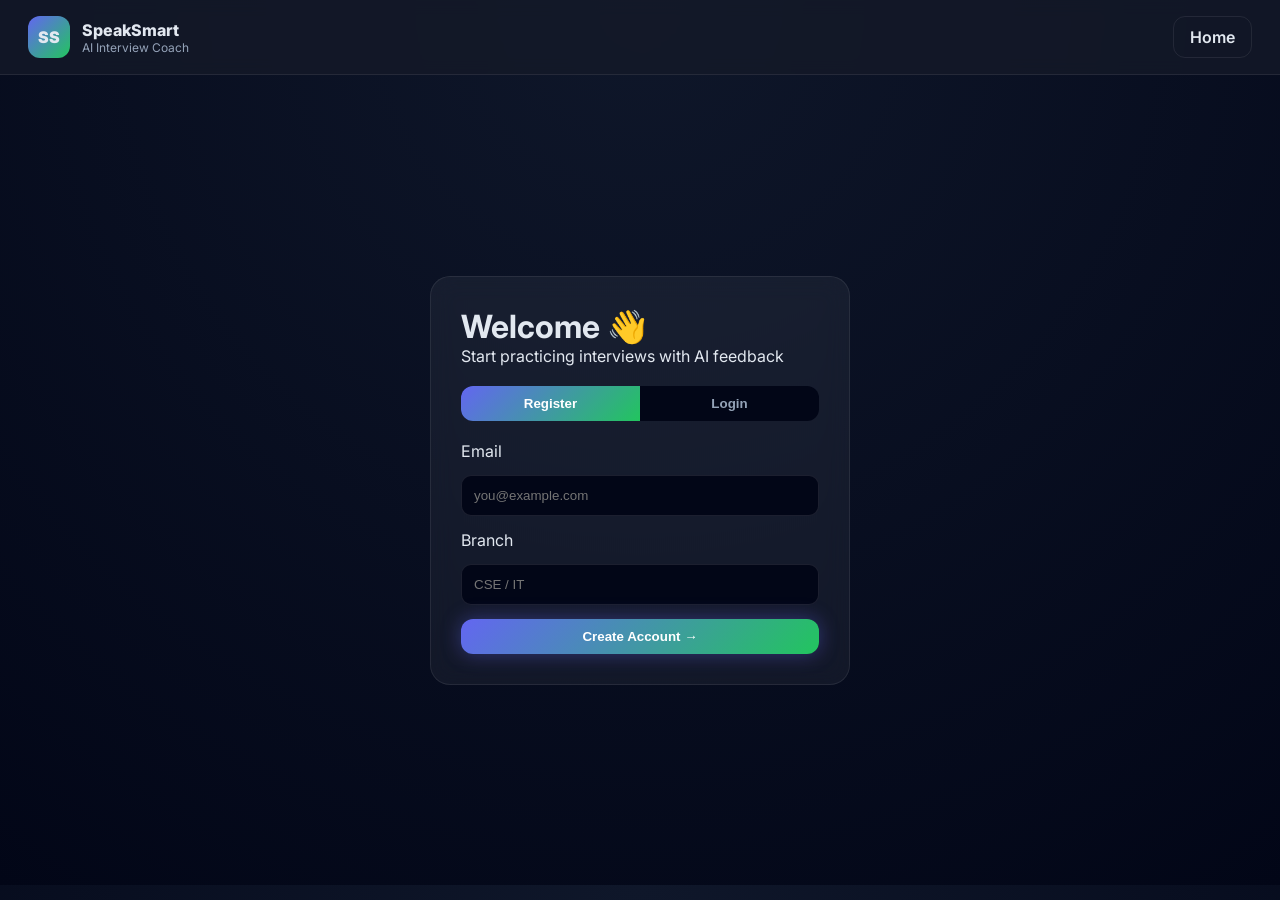
==== frontend/index.html @ 74682003 "clean fresh repo" ====
<!DOCTYPE html>
<html lang="en">
<head>
  <meta charset="UTF-8" />
  <meta name="viewport" content="width=device-width, initial-scale=1.0"/>
  <title>SpeakSmart • Login</title>
  <link rel="stylesheet" href="styles.css" />

  <!-- Font -->
  <link href="https://fonts.googleapis.com/css2?family=Inter:wght@400;500;600;700;800&display=swap" rel="stylesheet">
</head>

<body class="dark">

  <!-- NAVBAR -->
  <header class="topbar glass">
    <div class="brand">
      <div class="logo">SS</div>
      <div>
        <div class="brandTitle">SpeakSmart</div>
        <div class="brandSub">AI Interview Coach</div>
      </div>
    </div>

    <nav class="navRight">
      <a href="home.html" class="btn ghost">Home</a>
    </nav>
  </header>

  <!-- MAIN -->
  <main class="auth-container">

    <div class="auth-card glass">

      <!-- HEADER -->
      <div class="auth-header">
        <h1>Welcome 👋</h1>
        <p>Start practicing interviews with AI feedback</p>
      </div>

      <!-- TABS -->
      <div class="auth-tabs">
        <button class="tab active" onclick="switchTab('register')">Register</button>
        <button class="tab" onclick="switchTab('login')">Login</button>
      </div>

      <!-- REGISTER -->
      <div id="registerForm" class="auth-form active">

        <label>Email</label>
        <input type="email" id="regEmail" placeholder="you@example.com" required/>

        <label>Branch</label>
        <input type="text" id="regBranch" placeholder="CSE / IT" required/>

        <button class="btn primary full glow" onclick="handleRegister()">
          Create Account →
        </button>

      </div>

      <!-- LOGIN -->
      <div id="loginForm" class="auth-form">

        <label>Email</label>
        <input type="email" id="loginEmail" placeholder="you@example.com" required/>

        <button class="btn full glow" onclick="handleLogin()">
          Continue →
        </button>

      </div>

    </div>

  </main>

  <!-- SCRIPT -->
  <script>
    function switchTab(type){
      document.getElementById("registerForm").classList.remove("active");
      document.getElementById("loginForm").classList.remove("active");

      document.querySelectorAll(".tab").forEach(t => t.classList.remove("active"));

      if(type === "register"){
        document.getElementById("registerForm").classList.add("active");
        document.querySelectorAll(".tab")[0].classList.add("active");
      } else {
        document.getElementById("loginForm").classList.add("active");
        document.querySelectorAll(".tab")[1].classList.add("active");
      }
    }

    function handleRegister(){
      const email = document.getElementById("regEmail").value.trim();
      const branch = document.getElementById("regBranch").value.trim();

      if(!email || !branch){
        alert("Please fill all fields");
        return;
      }

      if (typeof registerUser === "function") {
        registerUser(email, branch);
      } else {
        console.error("registerUser not loaded");
        alert("App not loaded properly");
      }
    }

    function handleLogin(){
      const email = document.getElementById("loginEmail").value.trim();

      if(!email){
        alert("Please enter email");
        return;
      }

      if (typeof loginUser === "function") {
        loginUser(email);
      } else {
        console.error("loginUser not loaded");
        alert("App not loaded properly");
      }
    }
  </script>

  <script src="app.js"></script>

</body>
</html>
---- frontend/styles.css ----
/* =========================
   🎨 GLOBAL DESIGN SYSTEM
========================= */
:root{
  --bg:#020617;
  --card:rgba(255,255,255,0.04);
  --glass:rgba(255,255,255,0.05);
  --border:rgba(255,255,255,0.08);
  --text:#e2e8f0;
  --muted:#94a3b8;

  --primary:#6366f1;
  --secondary:#22c55e;
  --danger:#ef4444;

  --radius:16px;
}

/* RESET */
*{
  margin:0;
  padding:0;
  box-sizing:border-box;
}

body{
  font-family:'Inter',sans-serif;
  background: radial-gradient(circle at top, #0f172a, #020617);
  color:var(--text);
}

/* =========================
   🧭 NAVBAR (UNIFIED)
========================= */
.topbar{
  display:flex;
  justify-content:space-between;
  align-items:center;
  padding:16px 28px;
  backdrop-filter: blur(12px);
  background:rgba(2,6,23,0.6);
  border-bottom:1px solid var(--border);
  position:sticky;
  top:0;
  z-index:100;
}

.brand{
  display:flex;
  gap:12px;
  align-items:center;
}

.logo{
  width:42px;
  height:42px;
  border-radius:12px;
  background:linear-gradient(135deg,#6366f1,#22c55e);
  display:flex;
  align-items:center;
  justify-content:center;
  font-weight:900;
}

.brandTitle{
  font-weight:800;
}

.brandSub{
  font-size:12px;
  color:var(--muted);
}

/* NAV BUTTONS */
.navRight{
  display:flex;
  gap:12px;
}

/* =========================
   🔘 BUTTONS
========================= */
.btn{
  padding:10px 16px;
  border-radius:12px;
  border:1px solid var(--border);
  background:transparent;
  color:var(--text);
  cursor:pointer;
  font-weight:600;
  transition:0.3s;
}

.btn:hover{
  transform:translateY(-2px);
}

.btn.primary{
  background:linear-gradient(135deg,#6366f1,#22c55e);
  border:none;
  color:white;
}

.btn.ghost{
  background:transparent;
}

.btn.glow{
  box-shadow:0 0 20px rgba(99,102,241,0.4);
}

.btn.danger{
  background:rgba(239,68,68,0.15);
  color:#ef4444;
}

.btn.success{
  background:#16a34a;
  color:white;
}

.btn.record{
  background:#2563eb;
}

.btn.stop{
  background:#334155;
}

.btn.warning{
  background:#f59e0b;
}

.btn.full{
  width:100%;
}

.btn.large{
  padding:14px 22px;
  font-size:16px;
}

/* =========================
   📦 LAYOUT
========================= */
.container{
  max-width:1200px;
  margin:auto;
  padding:30px 20px;
}

.mt12{margin-top:12px;}

.stack{
  display:flex;
  flex-direction:column;
  gap:16px;
}

/* =========================
   💎 CARDS (GLASS)
========================= */
.card{
  background:var(--card);
  border:1px solid var(--border);
  border-radius:var(--radius);
  padding:20px;
  backdrop-filter: blur(12px);
}

.glass{
  backdrop-filter: blur(14px);
  background:var(--glass);
}

/* =========================
   📝 TEXT
========================= */
.h1{font-size:28px;font-weight:800;}
.h2{font-size:18px;font-weight:700;}
.muted{color:var(--muted);}

/* =========================
   🏠 HERO
========================= */
.heroNew{
  padding:80px 0;
  text-align:center;
}

.heroTitleBig{
  font-size:48px;
  font-weight:900;
}

.gradientText{
  background:linear-gradient(90deg,#6366f1,#22c55e);
  -webkit-background-clip:text;
  background-clip: text; 
  -webkit-text-fill-color:transparent;
}

.heroDescBig{
  margin:20px auto;
  max-width:600px;
  color:var(--muted);
}

.heroButtons{
  margin-top:20px;
}

/* =========================
   ⭐ FEATURES
========================= */
.featureGrid{
  display:grid;
  grid-template-columns:repeat(4,1fr);
  gap:20px;
  margin-top:50px;
}

.featureCard{
  padding:20px;
  border-radius:16px;
  background:var(--card);
  border:1px solid var(--border);
  transition:0.3s;
  text-align:center;
}

.featureCard:hover{
  transform:translateY(-6px);
  box-shadow:0 0 30px rgba(99,102,241,0.2);
}

.featureIcon{
  font-size:28px;
  margin-bottom:10px;
}

/* =========================
   📊 GRID
========================= */
.grid4{
  display:grid;
  grid-template-columns:repeat(4,1fr);
  gap:14px;
}

.practiceGrid{
  display:grid;
  grid-template-columns:1.2fr 0.8fr;
  gap:20px;
}

/* =========================
   🎤 CHAT + RECORD
========================= */
.chatBox{
  height:200px;
  overflow:auto;
}

.chat-msg{
  max-width: 80%;
  padding: 12px 16px;
  border-radius: 12px;
  margin-bottom: 10px;
  line-height: 1.5;
  word-wrap: break-word;
}

.chat-msg.ai{
  background:#1e293b;
}

.status{
  margin-top:10px;
  color:#38bdf8;
}

/* BUTTON GROUPS */
.btnRow{
  display:flex;
  gap:10px;
}

.btnRow.center{
  justify-content:center;
}

/* =========================
   📈 ANALYTICS
========================= */
.tile{
  padding:16px;
  border-radius:14px;
  background:var(--card);
  border:1px solid var(--border);
}

.tileVal{
  font-size:22px;
  font-weight:800;
}

.highlight{
  border:1px solid #f97316;
}

.chartCard{
  height:300px;
}

/* SKILLS */
.skill{
  margin-top:16px;
}

.bar{
  width:100%;
  height:10px;
  background:#1e293b;
  border-radius:10px;
  overflow:hidden;
}

.bar div{
  height:100%;
  width:0%;
  background:linear-gradient(90deg,#6366f1,#22c55e);
  transition: width 0.8s ease-in-out;
}

/* =========================
   📊 SCORE PANEL
========================= */
.scoreGrid{
  display:grid;
  grid-template-columns:repeat(2,1fr);
  gap:12px;
}

.scoreCard{
  padding:14px;
  border-radius:12px;
  background:#0f172a;
  text-align:center;
}

.finalScore{
  grid-column:span 2;
}

.improvementCard{
  grid-column:span 2;
}

/* =========================
   📱 RESPONSIVE
========================= */
@media(max-width:900px){
  .featureGrid{
    grid-template-columns:1fr;
  }

  .grid4{
    grid-template-columns:1fr 1fr;
  }

  .practiceGrid{
    grid-template-columns:1fr;
  }

  .heroTitleBig{
    font-size:34px;
  }
}
.btn{
  text-decoration: none;
  display: inline-block;
}
/* =========================
   🔐 AUTH FIX (IMPORTANT)
========================= */

.auth-container{
  display:flex;
  justify-content:center;
  align-items:center;
  min-height:90vh;
}

.auth-card{
  width:100%;
  max-width:420px;
  padding:30px;
  border-radius:20px;
  background:rgba(255,255,255,0.05);
  border:1px solid rgba(255,255,255,0.08);
  backdrop-filter:blur(12px);
}

/* FORM FIX */
.auth-form{
  display:none;
  flex-direction:column;
  gap:14px;
}

.auth-form.active{
  display:flex;
}

/* INPUT FIX */
.auth-form input{
  width:100%;
  padding:12px;
  border-radius:10px;
  border:1px solid rgba(255,255,255,0.1);
  background:#020617;
  color:white;
}

/* TAB FIX */
.auth-tabs{
  display:flex;
  margin:20px 0;
  background:#020617;
  border-radius:12px;
  overflow:hidden;
}

.tab{
  flex:1;
  padding:10px;
  border:none;
  background:transparent;
  color:#94a3b8;
  cursor:pointer;
  font-weight:700;
}

.tab.active{
  background:linear-gradient(135deg,#6366f1,#22c55e);
  color:white;
}
/* =========================
   📊 ANALYTICS GRID (SIDE BY SIDE)
========================= */

.analyticsGrid{
  display:grid;
  grid-template-columns: 1.5fr 1fr;
  gap:20px;
  align-items:stretch;
}

.analyticsGrid .card{
  height:100%;
}

/* FIX CHART HEIGHT */
.chartCard{
  height:320px;
  padding:24px;
}

.card:hover{
  transform: translateY(-4px);
  transition: 0.3s;
}
/* DEFAULT BAR */


/* WEAK SKILL HIGHLIGHT */

.bar.weak > div{
  background: linear-gradient(90deg,#ef4444,#f97316) !important;
  box-shadow: 0 0 12px rgba(239,68,68,0.7);
}
/* RESPONSIVE */
@media(max-width:900px){
  .analyticsGrid{
    grid-template-columns:1fr;
  }
}
.bar{
  height:14px;
}
#weakSkill{
  color:#f97316;
  font-weight:800;
}

.tile:has(#weakSkill){
  border:1px solid rgba(249,115,22,0.4);
  box-shadow: 0 0 10px rgba(249,115,22,0.2);
}
.skill{
  margin-bottom: 18px;
}
.btn.record{
  background: linear-gradient(90deg,#6366f1,#22c55e);
}

.btn.stop{
  background: #ef4444;
}

.btn.success{
  background: #22c55e;
}

.btn.warning{
  background: #f59e0b;
}
#startBtn.recording{
  box-shadow: 0 0 15px rgba(34,197,94,0.7);
}
.feedbackCard{
  background: rgba(255,255,255,0.03);
  padding: 12px;
  border-radius: 12px;
}

.questionBox{
  background: rgba(255,255,255,0.05);
  padding:12px;
  border-radius:10px;
  margin-bottom:10px;
  font-weight:600;
}
.answerBox{
  background: rgba(255,255,255,0.03);
  padding:12px;
  border-radius:10px;
  min-height:80px;
}
.feedbackCard ul{
  padding-left: 16px;
}

.feedbackCard li{
  margin-bottom: 8px;
  line-height: 1.5;
}

.recording{
  box-shadow: 0 0 15px rgba(34,197,94,0.7);
}
.btn.success{
  font-size: 16px;
  padding: 12px 18px;
}
/* =========================
   🚀 PRACTICE PAGE UPGRADE
========================= */

/* 🎤 MIC VISUAL */
.micBox{
  display:flex;
  flex-direction:column;
  align-items:center;
  margin:20px 0;
}

.micCircle{
  width:70px;
  height:70px;
  border-radius:50%;
  background:#1e293b;
  display:flex;
  align-items:center;
  justify-content:center;
  transition:0.3s;
}

.micCircle.active{
  background:#22c55e;
  box-shadow:0 0 25px rgba(34,197,94,0.8);
}

/* 💬 CHAT IMPROVEMENT */
.chat-msg.ai{
  background:linear-gradient(135deg,#1e293b,#0f172a);
  border-left:3px solid #60a5fa;
}

.chat-msg.user{
  background:linear-gradient(135deg,#1f2937,#111827);
  border-right:3px solid #22c55e;
  text-align:right;
}

/* 📦 CARD DEPTH */
.card{
  box-shadow:0 10px 30px rgba(0,0,0,0.4);
}

/* 🎛️ CONTROL GROUP ALIGN */


/* 📊 SCORE CARDS GLOW */
.scoreCard{
  transition:0.3s;
}

.scoreCard:hover{
  transform:translateY(-3px);
  box-shadow:0 0 15px rgba(99,102,241,0.3);
}

/* 🤖 AI PANEL ENHANCE */
.aiPanel{
  background:rgba(15,23,42,0.6);
  backdrop-filter:blur(16px);
}

/* 📁 FILE INPUT STYLE */
.fileInput{
  padding:8px;
  border-radius:10px;
  border:1px solid rgba(255,255,255,0.1);
  background:#020617;
  color:white;
  width:100%;
}

/* 🎯 STATUS TEXT IMPROVE */
.status{
  font-weight:600;
  margin-top:8px;
}

/* ✨ BUTTON HOVER IMPROVE */
.btn:hover{
  box-shadow:0 0 12px rgba(99,102,241,0.4);
}

/* 🎤 RECORDING GLOW */
#startBtn.recording{
  background:#22c55e;
  box-shadow:0 0 20px rgba(34,197,94,0.8);
}

/* 🔁 RETRY BUTTON SPECIAL */
#retryBtn{
  width:100%;
  font-weight:700;
}

/* 🧠 SMOOTH TRANSITIONS */
*{
  transition:all 0.2s ease;
}
.threeCol{
  display:grid;
  grid-template-columns: 1fr 1fr 1fr;
  gap:20px;
}
.timer{
  margin-top:6px;
  font-size:14px;
  color:#94a3b8;
  font-weight:600;
}
.chat-msg.ai{
  position: relative;
}
.feedbackCard li{
  display:flex;
  align-items:center;
  gap:6px;
}
.tile{
  transition:0.3s;
}

.tile:hover{
  transform:translateY(-3px);
  box-shadow:0 0 15px rgba(99,102,241,0.3);
}

.skill span{
  font-size:14px;
  color:#94a3b8;
}
/* 🔥 MIC ANIMATION */
.micCircle.active {
  animation: pulse 1s infinite;
}

@keyframes pulse {
  0% { transform: scale(1); opacity: 0.6; }
  50% { transform: scale(1.2); opacity: 1; }
  100% { transform: scale(1); opacity: 0.6; }
}

/* 📊 PROGRESS BAR */
.progressBar {
  height: 6px;
  background: rgba(255,255,255,0.1);
  border-radius: 10px;
  margin: 10px 0;
  overflow: hidden;
}

#progressFill {
  height: 100%;
  width: 0%;
  background: linear-gradient(90deg, #60a5fa, #22c55e);
  transition: width 0.3s ease;
}

/* 💬 EMPTY CHAT */
.chat-empty {
  text-align: center;
  color: #aaa;
  margin-top: 40px;
}
.practiceGrid.threeCol {
  display: grid;
  grid-template-columns: 2fr 1fr 1.2fr;
  gap: 20px;
}
.chatBox {
  max-height: 500px;
  overflow-y: auto;
}

.chat-msg.user {
  margin-left: auto;
  background: linear-gradient(90deg, #60a5fa, #22c55e);
  color: white;
}
.topbar {
  background: rgba(20, 25, 40, 0.8);
  backdrop-filter: blur(8px);
}

.micBox {
  display: flex;
  flex-direction: column;
  align-items: center;
  gap: 10px;
}
/* ===== PRACTICE PAGE 3-COLUMN FIX ===== */

.practiceGrid {
  display: grid;
  grid-template-columns: 1.2fr 0.8fr 1fr;
  gap: 20px;
  align-items: stretch;
}

/* LEFT - CHAT */
.chatPanel {
  display: flex;
  flex-direction: column;
  height: 75vh;
}

.chatBox {
  flex: 1;
  overflow-y: auto;
  margin-top: 12px;
  padding-right: 6px;
}

/* CENTER - MIC (FOCUS AREA) */
.micPanel {
  display: flex;
  flex-direction: column;
  justify-content: space-between;
  text-align: center;
}

.micBox {
  margin-top: 20px;
}

/* RIGHT - AI PANEL */
.aiPanel {
  height: 75vh;
  overflow-y: auto;
}

/* SCROLL FIX */


.aiPanel::-webkit-scrollbar-thumb,
.chatBox::-webkit-scrollbar-thumb {
  background: rgba(255,255,255,0.2);
  border-radius: 10px;
}

/* BETTER SPACING */
.scoreGrid {
  display: grid;
  grid-template-columns: 1fr 1fr;
  gap: 10px;
}

/* HIGHLIGHT FINAL SCORE */
.finalScore {
  grid-column: span 2;
  background: linear-gradient(135deg, #6366f1, #8b5cf6);
  color: white;
}

/* BUTTON GROUP */


/* MOBILE RESPONSIVE */
@media (max-width: 900px) {
  .practiceGrid {
    grid-template-columns: 1fr;
  }

  .chatPanel, .aiPanel {
    height: auto;
  }
}
.chat-msg.ai {
  background: rgba(96,165,250,0.15);
  align-self: flex-start;
}

.chat-msg.user {
  background: linear-gradient(135deg,#6366f1,#22c55e);
  color: white;
  align-self: flex-end;
}
.micCircle {
  width: 90px;
  height: 90px;
  border-radius: 50%;
  background: rgba(255,255,255,0.1);
  margin: auto;
  transition: 0.3s;
}

.micCircle.active {
  background: linear-gradient(135deg,#6366f1,#22c55e);
  box-shadow: 0 0 20px rgba(99,102,241,0.5);
}

.controlGroup {
  display: flex;
  flex-wrap: wrap;
  gap: 10px;
  justify-content: center;
  margin-top:10px;
}
.aiPanel {
  display: flex;
  flex-direction: column;
  gap: 14px;
  max-height:75vh;
  overflow-y: auto;
  padding-right: 6px;
}

.scoreCard {
  padding: 14px;
  border-radius: 12px;
}
.chatBox {
  display: flex;
  flex-direction: column;
  gap: 12px;
}
.finalScore {
  font-size: 20px;
  font-weight: bold;
  text-align: center;
}
.feedbackCard {
  margin-top: 12px;
  line-height: 1.6;
}

.feedbackCard li {
  margin-bottom: 8px;
}

.improvedAnswerBox {
  margin-top: 16px;
  line-height: 1.6;
}
#stopBtn, #analyzeBtn, #nextBtn {
  display: none;
}
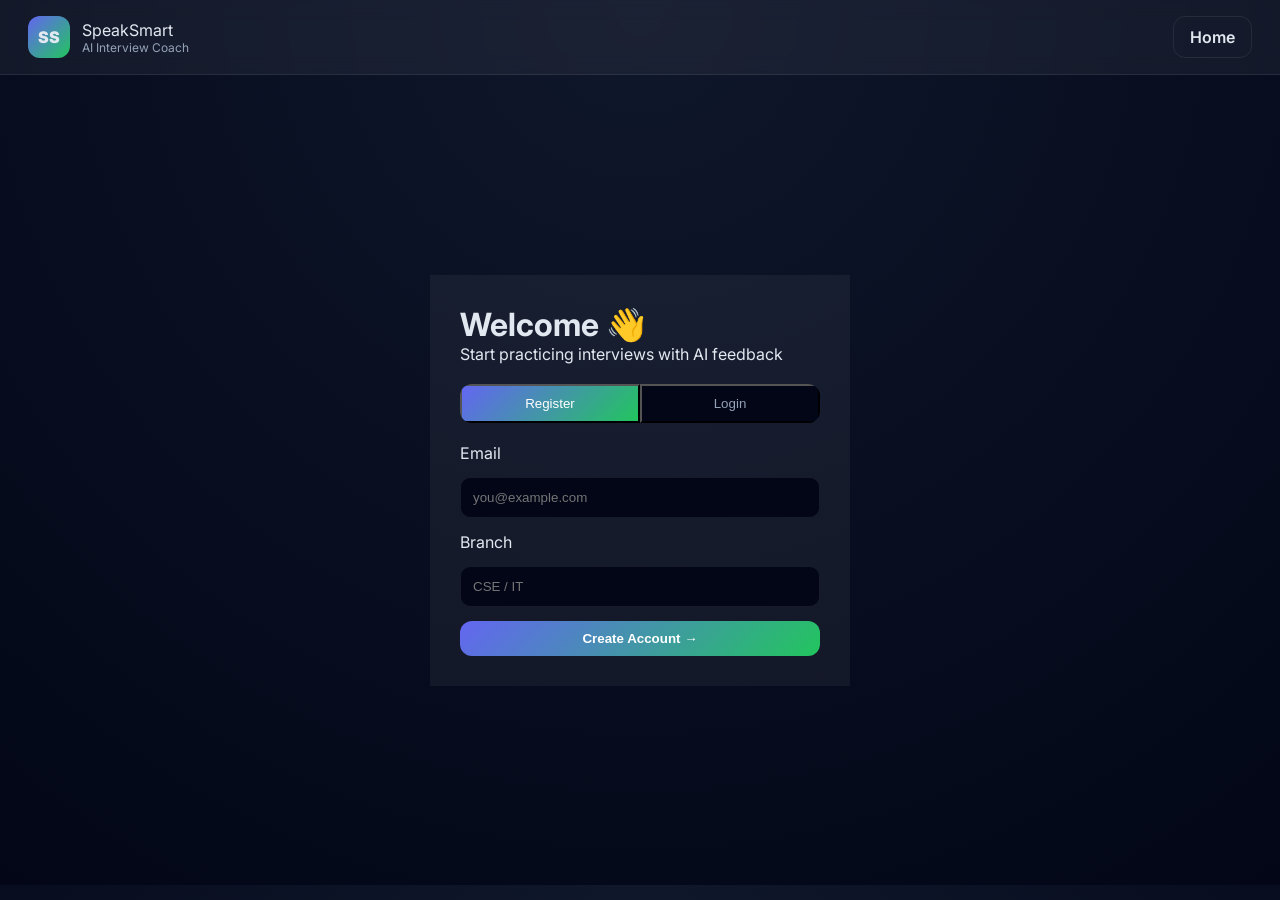
==== commit 92b7e151: "Final UI cleanup + responsive fixes + SQLite migration" ====
--- a/frontend/index.html
+++ b/frontend/index.html
@@ -5,7 +5,7 @@
   <meta name="viewport" content="width=device-width, initial-scale=1.0"/>
   <title>SpeakSmart • Login</title>
   <link rel="stylesheet" href="styles.css" />
-
+  <link rel="stylesheet" href="responsive.css">
   <!-- Font -->
   <link href="https://fonts.googleapis.com/css2?family=Inter:wght@400;500;600;700;800&display=swap" rel="stylesheet">
 </head>
@@ -53,7 +53,7 @@
         <label>Branch</label>
         <input type="text" id="regBranch" placeholder="CSE / IT" required/>
 
-        <button class="btn primary full glow" onclick="handleRegister()">
+        <button id="registerBtn" class="btn primary full glow" onclick="handleRegister()">
           Create Account →
         </button>
 
@@ -65,7 +65,7 @@
         <label>Email</label>
         <input type="email" id="loginEmail" placeholder="you@example.com" required/>
 
-        <button class="btn full glow" onclick="handleLogin()">
+        <button id="loginBtn" class="btn full glow" onclick="handleLogin()">
           Continue →
         </button>
 
@@ -77,6 +77,14 @@
 
   <!-- SCRIPT -->
   <script>
+    // 🔐 Auto-redirect if already logged in
+    window.addEventListener("DOMContentLoaded", () => {
+      const token = localStorage.getItem("token");
+      if (token) {
+        window.location.href = "home.html";
+      }
+    });
+
     function switchTab(type){
       document.getElementById("registerForm").classList.remove("active");
       document.getElementById("loginForm").classList.remove("active");
@@ -92,37 +100,49 @@
       }
     }
 
-    function handleRegister(){
+    async function handleRegister(){
       const email = document.getElementById("regEmail").value.trim();
       const branch = document.getElementById("regBranch").value.trim();
+      const btn = document.getElementById("registerBtn");
 
       if(!email || !branch){
         alert("Please fill all fields");
         return;
       }
 
-      if (typeof registerUser === "function") {
-        registerUser(email, branch);
-      } else {
-        console.error("registerUser not loaded");
-        alert("App not loaded properly");
+      btn.innerText = "Creating...";
+      btn.disabled = true;
+
+      try {
+        await registerUser(email, branch); // uses fixed app.js
+      } catch (err) {
+        alert("Registration failed");
       }
+
+      btn.innerText = "Create Account →";
+      btn.disabled = false;
     }
 
-    function handleLogin(){
+    async function handleLogin(){
       const email = document.getElementById("loginEmail").value.trim();
+      const btn = document.getElementById("loginBtn");
 
       if(!email){
         alert("Please enter email");
         return;
       }
 
-      if (typeof loginUser === "function") {
-        loginUser(email);
-      } else {
-        console.error("loginUser not loaded");
-        alert("App not loaded properly");
+      btn.innerText = "Logging in...";
+      btn.disabled = true;
+
+      try {
+        await loginUser(email); // uses fixed app.js
+      } catch (err) {
+        alert("Login failed");
       }
+
+      btn.innerText = "Continue →";
+      btn.disabled = false;
     }
   </script>
 
--- a/frontend/styles.css
+++ b/frontend/styles.css
@@ -1,5 +1,5 @@
 /* =========================
-   🎨 GLOBAL DESIGN SYSTEM
+   🎨 DESIGN SYSTEM
 ========================= */
 :root{
   --bg:#020617;
@@ -30,19 +30,16 @@
 }
 
 /* =========================
-   🧭 NAVBAR (UNIFIED)
+   🧭 NAVBAR
 ========================= */
 .topbar{
   display:flex;
   justify-content:space-between;
   align-items:center;
   padding:16px 28px;
-  backdrop-filter: blur(12px);
-  background:rgba(2,6,23,0.6);
+  background:rgba(20,25,40,0.8);
+  backdrop-filter:blur(10px);
   border-bottom:1px solid var(--border);
-  position:sticky;
-  top:0;
-  z-index:100;
 }
 
 .brand{
@@ -62,16 +59,11 @@
   font-weight:900;
 }
 
-.brandTitle{
-  font-weight:800;
-}
-
 .brandSub{
   font-size:12px;
   color:var(--muted);
 }
 
-/* NAV BUTTONS */
 .navRight{
   display:flex;
   gap:12px;
@@ -88,11 +80,13 @@
   color:var(--text);
   cursor:pointer;
   font-weight:600;
-  transition:0.3s;
+  transition:0.2s;
+  text-decoration:none;
 }
 
 .btn:hover{
   transform:translateY(-2px);
+  box-shadow:0 0 10px rgba(99,102,241,0.3);
 }
 
 .btn.primary{
@@ -102,43 +96,18 @@
 }
 
 .btn.ghost{
-  background:transparent;
-}
-
-.btn.glow{
-  box-shadow:0 0 20px rgba(99,102,241,0.4);
-}
-
-.btn.danger{
-  background:rgba(239,68,68,0.15);
-  color:#ef4444;
-}
-
-.btn.success{
-  background:#16a34a;
-  color:white;
-}
-
-.btn.record{
-  background:#2563eb;
-}
-
-.btn.stop{
-  background:#334155;
-}
-
-.btn.warning{
-  background:#f59e0b;
-}
-
-.btn.full{
-  width:100%;
-}
-
-.btn.large{
-  padding:14px 22px;
-  font-size:16px;
-}
+  background: transparent;
+  border: 1px solid var(--border);
+  color: var(--text);
+}
+.btn.danger{background:rgba(239,68,68,0.15);color:#ef4444;}
+.btn.success{background:#22c55e;color:white;}
+.btn.warning{background:#f59e0b;color:white;}
+.btn.record{background:#2563eb;}
+.btn.stop{background:#ef4444;}
+
+.btn.full{width:100%;}
+.btn.large{padding:14px 22px;font-size:16px;}
 
 /* =========================
    📦 LAYOUT
@@ -151,25 +120,19 @@
 
 .mt12{margin-top:12px;}
 
-.stack{
-  display:flex;
-  flex-direction:column;
-  gap:16px;
-}
-
-/* =========================
-   💎 CARDS (GLASS)
+/* =========================
+   💎 CARDS
 ========================= */
 .card{
   background:var(--card);
   border:1px solid var(--border);
   border-radius:var(--radius);
   padding:20px;
-  backdrop-filter: blur(12px);
+  backdrop-filter:blur(12px);
+  box-shadow:0 10px 25px rgba(0,0,0,0.3);
 }
 
 .glass{
-  backdrop-filter: blur(14px);
   background:var(--glass);
 }
 
@@ -194,20 +157,18 @@
 }
 
 .gradientText{
-  background:linear-gradient(90deg,#6366f1,#22c55e);
-  -webkit-background-clip:text;
-  background-clip: text; 
-  -webkit-text-fill-color:transparent;
-}
-
+  background: linear-gradient(90deg,#6366f1,#22c55e);
+  -webkit-background-clip: text;
+  background-clip: text;
+  -webkit-text-fill-color: transparent;
+  color: transparent;
+
+  display: inline-block;
+}
 .heroDescBig{
   margin:20px auto;
   max-width:600px;
   color:var(--muted);
-}
-
-.heroButtons{
-  margin-top:20px;
 }
 
 /* =========================
@@ -225,18 +186,12 @@
   border-radius:16px;
   background:var(--card);
   border:1px solid var(--border);
-  transition:0.3s;
   text-align:center;
+  transition:0.2s;
 }
 
 .featureCard:hover{
-  transform:translateY(-6px);
-  box-shadow:0 0 30px rgba(99,102,241,0.2);
-}
-
-.featureIcon{
-  font-size:28px;
-  margin-bottom:10px;
+  transform:translateY(-5px);
 }
 
 /* =========================
@@ -248,51 +203,81 @@
   gap:14px;
 }
 
+/* =========================
+   🎤 PRACTICE
+========================= */
 .practiceGrid{
   display:grid;
-  grid-template-columns:1.2fr 0.8fr;
+  grid-template-columns:1.2fr 0.8fr 1fr;
   gap:20px;
 }
 
-/* =========================
-   🎤 CHAT + RECORD
-========================= */
 .chatBox{
-  height:200px;
-  overflow:auto;
+  display:flex;
+  flex-direction:column;
+  gap:12px;
+  max-height:500px;
+  overflow-y:auto;
 }
 
 .chat-msg{
-  max-width: 80%;
-  padding: 12px 16px;
-  border-radius: 12px;
-  margin-bottom: 10px;
-  line-height: 1.5;
-  word-wrap: break-word;
+  padding:12px 16px;
+  border-radius:12px;
+  max-width:80%;
 }
 
 .chat-msg.ai{
   background:#1e293b;
 }
 
-.status{
-  margin-top:10px;
-  color:#38bdf8;
-}
-
-/* BUTTON GROUPS */
-.btnRow{
-  display:flex;
+.chat-msg.user{
+  background:linear-gradient(135deg,#6366f1,#22c55e);
+  color:white;
+  margin-left:auto;
+}
+
+.micBox{
+  display:flex;
+  flex-direction:column;
+  align-items:center;
   gap:10px;
 }
 
-.btnRow.center{
+.micCircle{
+  width:80px;
+  height:80px;
+  border-radius:50%;
+  background:#1e293b;
+}
+
+.micCircle.active{
+  background:#22c55e;
+}
+
+.controlGroup{
+  display:flex;
+  flex-wrap:wrap;
+  gap:10px;
   justify-content:center;
 }
 
-/* =========================
-   📈 ANALYTICS
-========================= */
+.aiPanel{
+  display:flex;
+  flex-direction:column;
+  gap:12px;
+  max-height:75vh;
+  overflow-y:auto;
+}
+
+/* =========================
+   📊 ANALYTICS
+========================= */
+.analyticsGrid{
+  display:grid;
+  grid-template-columns:1.5fr 1fr;
+  gap:20px;
+}
+
 .tile{
   padding:16px;
   border-radius:14px;
@@ -305,21 +290,11 @@
   font-weight:800;
 }
 
-.highlight{
-  border:1px solid #f97316;
-}
-
-.chartCard{
-  height:300px;
-}
-
-/* SKILLS */
 .skill{
   margin-top:16px;
 }
 
 .bar{
-  width:100%;
   height:10px;
   background:#1e293b;
   border-radius:10px;
@@ -330,61 +305,11 @@
   height:100%;
   width:0%;
   background:linear-gradient(90deg,#6366f1,#22c55e);
-  transition: width 0.8s ease-in-out;
-}
-
-/* =========================
-   📊 SCORE PANEL
-========================= */
-.scoreGrid{
-  display:grid;
-  grid-template-columns:repeat(2,1fr);
-  gap:12px;
-}
-
-.scoreCard{
-  padding:14px;
-  border-radius:12px;
-  background:#0f172a;
-  text-align:center;
-}
-
-.finalScore{
-  grid-column:span 2;
-}
-
-.improvementCard{
-  grid-column:span 2;
-}
-
-/* =========================
-   📱 RESPONSIVE
-========================= */
-@media(max-width:900px){
-  .featureGrid{
-    grid-template-columns:1fr;
-  }
-
-  .grid4{
-    grid-template-columns:1fr 1fr;
-  }
-
-  .practiceGrid{
-    grid-template-columns:1fr;
-  }
-
-  .heroTitleBig{
-    font-size:34px;
-  }
-}
-.btn{
-  text-decoration: none;
-  display: inline-block;
-}
-/* =========================
-   🔐 AUTH FIX (IMPORTANT)
-========================= */
-
+}
+
+/* =========================
+   🔐 AUTH
+========================= */
 .auth-container{
   display:flex;
   justify-content:center;
@@ -396,13 +321,8 @@
   width:100%;
   max-width:420px;
   padding:30px;
-  border-radius:20px;
-  background:rgba(255,255,255,0.05);
-  border:1px solid rgba(255,255,255,0.08);
-  backdrop-filter:blur(12px);
-}
-
-/* FORM FIX */
+}
+
 .auth-form{
   display:none;
   flex-direction:column;
@@ -413,21 +333,17 @@
   display:flex;
 }
 
-/* INPUT FIX */
 .auth-form input{
-  width:100%;
   padding:12px;
   border-radius:10px;
-  border:1px solid rgba(255,255,255,0.1);
   background:#020617;
+  border:1px solid var(--border);
   color:white;
 }
 
-/* TAB FIX */
 .auth-tabs{
   display:flex;
   margin:20px 0;
-  background:#020617;
   border-radius:12px;
   overflow:hidden;
 }
@@ -435,461 +351,12 @@
 .tab{
   flex:1;
   padding:10px;
-  border:none;
-  background:transparent;
+  background:#020617;
   color:#94a3b8;
   cursor:pointer;
-  font-weight:700;
 }
 
 .tab.active{
   background:linear-gradient(135deg,#6366f1,#22c55e);
   color:white;
-}
-/* =========================
-   📊 ANALYTICS GRID (SIDE BY SIDE)
-========================= */
-
-.analyticsGrid{
-  display:grid;
-  grid-template-columns: 1.5fr 1fr;
-  gap:20px;
-  align-items:stretch;
-}
-
-.analyticsGrid .card{
-  height:100%;
-}
-
-/* FIX CHART HEIGHT */
-.chartCard{
-  height:320px;
-  padding:24px;
-}
-
-.card:hover{
-  transform: translateY(-4px);
-  transition: 0.3s;
-}
-/* DEFAULT BAR */
-
-
-/* WEAK SKILL HIGHLIGHT */
-
-.bar.weak > div{
-  background: linear-gradient(90deg,#ef4444,#f97316) !important;
-  box-shadow: 0 0 12px rgba(239,68,68,0.7);
-}
-/* RESPONSIVE */
-@media(max-width:900px){
-  .analyticsGrid{
-    grid-template-columns:1fr;
-  }
-}
-.bar{
-  height:14px;
-}
-#weakSkill{
-  color:#f97316;
-  font-weight:800;
-}
-
-.tile:has(#weakSkill){
-  border:1px solid rgba(249,115,22,0.4);
-  box-shadow: 0 0 10px rgba(249,115,22,0.2);
-}
-.skill{
-  margin-bottom: 18px;
-}
-.btn.record{
-  background: linear-gradient(90deg,#6366f1,#22c55e);
-}
-
-.btn.stop{
-  background: #ef4444;
-}
-
-.btn.success{
-  background: #22c55e;
-}
-
-.btn.warning{
-  background: #f59e0b;
-}
-#startBtn.recording{
-  box-shadow: 0 0 15px rgba(34,197,94,0.7);
-}
-.feedbackCard{
-  background: rgba(255,255,255,0.03);
-  padding: 12px;
-  border-radius: 12px;
-}
-
-.questionBox{
-  background: rgba(255,255,255,0.05);
-  padding:12px;
-  border-radius:10px;
-  margin-bottom:10px;
-  font-weight:600;
-}
-.answerBox{
-  background: rgba(255,255,255,0.03);
-  padding:12px;
-  border-radius:10px;
-  min-height:80px;
-}
-.feedbackCard ul{
-  padding-left: 16px;
-}
-
-.feedbackCard li{
-  margin-bottom: 8px;
-  line-height: 1.5;
-}
-
-.recording{
-  box-shadow: 0 0 15px rgba(34,197,94,0.7);
-}
-.btn.success{
-  font-size: 16px;
-  padding: 12px 18px;
-}
-/* =========================
-   🚀 PRACTICE PAGE UPGRADE
-========================= */
-
-/* 🎤 MIC VISUAL */
-.micBox{
-  display:flex;
-  flex-direction:column;
-  align-items:center;
-  margin:20px 0;
-}
-
-.micCircle{
-  width:70px;
-  height:70px;
-  border-radius:50%;
-  background:#1e293b;
-  display:flex;
-  align-items:center;
-  justify-content:center;
-  transition:0.3s;
-}
-
-.micCircle.active{
-  background:#22c55e;
-  box-shadow:0 0 25px rgba(34,197,94,0.8);
-}
-
-/* 💬 CHAT IMPROVEMENT */
-.chat-msg.ai{
-  background:linear-gradient(135deg,#1e293b,#0f172a);
-  border-left:3px solid #60a5fa;
-}
-
-.chat-msg.user{
-  background:linear-gradient(135deg,#1f2937,#111827);
-  border-right:3px solid #22c55e;
-  text-align:right;
-}
-
-/* 📦 CARD DEPTH */
-.card{
-  box-shadow:0 10px 30px rgba(0,0,0,0.4);
-}
-
-/* 🎛️ CONTROL GROUP ALIGN */
-
-
-/* 📊 SCORE CARDS GLOW */
-.scoreCard{
-  transition:0.3s;
-}
-
-.scoreCard:hover{
-  transform:translateY(-3px);
-  box-shadow:0 0 15px rgba(99,102,241,0.3);
-}
-
-/* 🤖 AI PANEL ENHANCE */
-.aiPanel{
-  background:rgba(15,23,42,0.6);
-  backdrop-filter:blur(16px);
-}
-
-/* 📁 FILE INPUT STYLE */
-.fileInput{
-  padding:8px;
-  border-radius:10px;
-  border:1px solid rgba(255,255,255,0.1);
-  background:#020617;
-  color:white;
-  width:100%;
-}
-
-/* 🎯 STATUS TEXT IMPROVE */
-.status{
-  font-weight:600;
-  margin-top:8px;
-}
-
-/* ✨ BUTTON HOVER IMPROVE */
-.btn:hover{
-  box-shadow:0 0 12px rgba(99,102,241,0.4);
-}
-
-/* 🎤 RECORDING GLOW */
-#startBtn.recording{
-  background:#22c55e;
-  box-shadow:0 0 20px rgba(34,197,94,0.8);
-}
-
-/* 🔁 RETRY BUTTON SPECIAL */
-#retryBtn{
-  width:100%;
-  font-weight:700;
-}
-
-/* 🧠 SMOOTH TRANSITIONS */
-*{
-  transition:all 0.2s ease;
-}
-.threeCol{
-  display:grid;
-  grid-template-columns: 1fr 1fr 1fr;
-  gap:20px;
-}
-.timer{
-  margin-top:6px;
-  font-size:14px;
-  color:#94a3b8;
-  font-weight:600;
-}
-.chat-msg.ai{
-  position: relative;
-}
-.feedbackCard li{
-  display:flex;
-  align-items:center;
-  gap:6px;
-}
-.tile{
-  transition:0.3s;
-}
-
-.tile:hover{
-  transform:translateY(-3px);
-  box-shadow:0 0 15px rgba(99,102,241,0.3);
-}
-
-.skill span{
-  font-size:14px;
-  color:#94a3b8;
-}
-/* 🔥 MIC ANIMATION */
-.micCircle.active {
-  animation: pulse 1s infinite;
-}
-
-@keyframes pulse {
-  0% { transform: scale(1); opacity: 0.6; }
-  50% { transform: scale(1.2); opacity: 1; }
-  100% { transform: scale(1); opacity: 0.6; }
-}
-
-/* 📊 PROGRESS BAR */
-.progressBar {
-  height: 6px;
-  background: rgba(255,255,255,0.1);
-  border-radius: 10px;
-  margin: 10px 0;
-  overflow: hidden;
-}
-
-#progressFill {
-  height: 100%;
-  width: 0%;
-  background: linear-gradient(90deg, #60a5fa, #22c55e);
-  transition: width 0.3s ease;
-}
-
-/* 💬 EMPTY CHAT */
-.chat-empty {
-  text-align: center;
-  color: #aaa;
-  margin-top: 40px;
-}
-.practiceGrid.threeCol {
-  display: grid;
-  grid-template-columns: 2fr 1fr 1.2fr;
-  gap: 20px;
-}
-.chatBox {
-  max-height: 500px;
-  overflow-y: auto;
-}
-
-.chat-msg.user {
-  margin-left: auto;
-  background: linear-gradient(90deg, #60a5fa, #22c55e);
-  color: white;
-}
-.topbar {
-  background: rgba(20, 25, 40, 0.8);
-  backdrop-filter: blur(8px);
-}
-
-.micBox {
-  display: flex;
-  flex-direction: column;
-  align-items: center;
-  gap: 10px;
-}
-/* ===== PRACTICE PAGE 3-COLUMN FIX ===== */
-
-.practiceGrid {
-  display: grid;
-  grid-template-columns: 1.2fr 0.8fr 1fr;
-  gap: 20px;
-  align-items: stretch;
-}
-
-/* LEFT - CHAT */
-.chatPanel {
-  display: flex;
-  flex-direction: column;
-  height: 75vh;
-}
-
-.chatBox {
-  flex: 1;
-  overflow-y: auto;
-  margin-top: 12px;
-  padding-right: 6px;
-}
-
-/* CENTER - MIC (FOCUS AREA) */
-.micPanel {
-  display: flex;
-  flex-direction: column;
-  justify-content: space-between;
-  text-align: center;
-}
-
-.micBox {
-  margin-top: 20px;
-}
-
-/* RIGHT - AI PANEL */
-.aiPanel {
-  height: 75vh;
-  overflow-y: auto;
-}
-
-/* SCROLL FIX */
-
-
-.aiPanel::-webkit-scrollbar-thumb,
-.chatBox::-webkit-scrollbar-thumb {
-  background: rgba(255,255,255,0.2);
-  border-radius: 10px;
-}
-
-/* BETTER SPACING */
-.scoreGrid {
-  display: grid;
-  grid-template-columns: 1fr 1fr;
-  gap: 10px;
-}
-
-/* HIGHLIGHT FINAL SCORE */
-.finalScore {
-  grid-column: span 2;
-  background: linear-gradient(135deg, #6366f1, #8b5cf6);
-  color: white;
-}
-
-/* BUTTON GROUP */
-
-
-/* MOBILE RESPONSIVE */
-@media (max-width: 900px) {
-  .practiceGrid {
-    grid-template-columns: 1fr;
-  }
-
-  .chatPanel, .aiPanel {
-    height: auto;
-  }
-}
-.chat-msg.ai {
-  background: rgba(96,165,250,0.15);
-  align-self: flex-start;
-}
-
-.chat-msg.user {
-  background: linear-gradient(135deg,#6366f1,#22c55e);
-  color: white;
-  align-self: flex-end;
-}
-.micCircle {
-  width: 90px;
-  height: 90px;
-  border-radius: 50%;
-  background: rgba(255,255,255,0.1);
-  margin: auto;
-  transition: 0.3s;
-}
-
-.micCircle.active {
-  background: linear-gradient(135deg,#6366f1,#22c55e);
-  box-shadow: 0 0 20px rgba(99,102,241,0.5);
-}
-
-.controlGroup {
-  display: flex;
-  flex-wrap: wrap;
-  gap: 10px;
-  justify-content: center;
-  margin-top:10px;
-}
-.aiPanel {
-  display: flex;
-  flex-direction: column;
-  gap: 14px;
-  max-height:75vh;
-  overflow-y: auto;
-  padding-right: 6px;
-}
-
-.scoreCard {
-  padding: 14px;
-  border-radius: 12px;
-}
-.chatBox {
-  display: flex;
-  flex-direction: column;
-  gap: 12px;
-}
-.finalScore {
-  font-size: 20px;
-  font-weight: bold;
-  text-align: center;
-}
-.feedbackCard {
-  margin-top: 12px;
-  line-height: 1.6;
-}
-
-.feedbackCard li {
-  margin-bottom: 8px;
-}
-
-.improvedAnswerBox {
-  margin-top: 16px;
-  line-height: 1.6;
-}
-#stopBtn, #analyzeBtn, #nextBtn {
-  display: none;
 }
--- a/frontend/responsive.css
+++ b/frontend/responsive.css
@@ -0,0 +1,41 @@
+@media (max-width: 768px){
+
+  .topbar{
+    flex-direction:column;
+    align-items:flex-start;
+    gap:10px;
+  }
+
+  .navRight{
+    width:100%;
+    justify-content:space-between;
+    flex-wrap:wrap;
+  }
+
+  .container{
+    padding:15px 10px;
+  }
+
+  .heroTitleBig{
+    font-size:26px;
+  }
+
+  .featureGrid,
+  .grid4,
+  .analyticsGrid,
+  .practiceGrid{
+    grid-template-columns:1fr;
+  }
+
+  .chatBox{
+    max-height:300px;
+  }
+
+  .btn{
+    width:100%;
+  }
+
+  .auth-card{
+    width:100%;
+  }
+}
